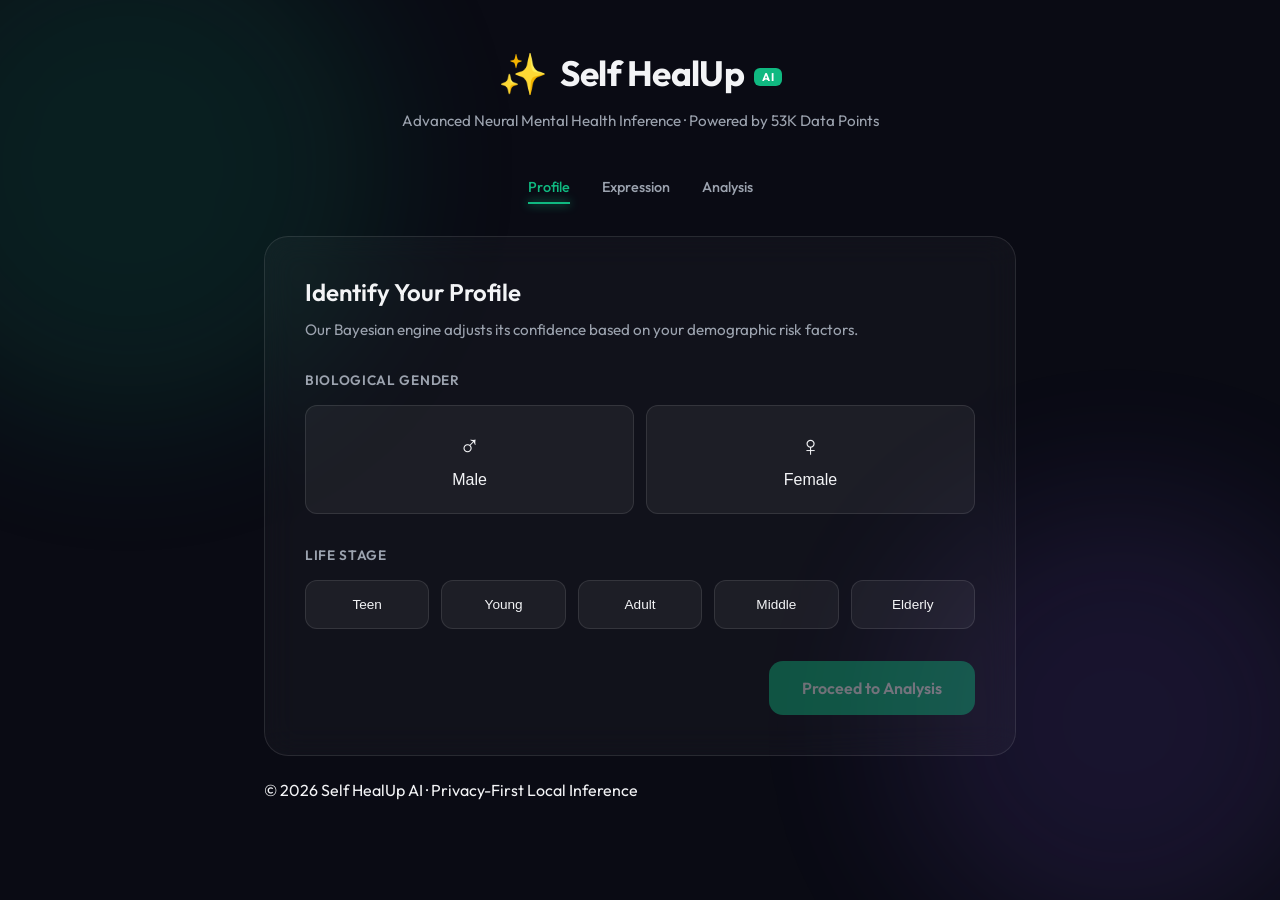
==== index.html @ cd15c017 "Deployment: Converted to Static SPA for Netlify compatibility (Frontend Neural Inference)" ====
<!DOCTYPE html>
<html lang="en">
<head>
  <meta charset="UTF-8"/>
  <meta name="viewport" content="width=device-width, initial-scale=1.0"/>
  <title>Self HealUp — Premium AI Mental Health Agent</title>
  <link rel="stylesheet" href="static/css/style.css"/>
  <link rel="preconnect" href="https://fonts.googleapis.com"/>
  <link href="https://fonts.googleapis.com/css2?family=Outfit:wght@300;400;500;600;700&display=swap" rel="stylesheet"/>
</head>
<body>
  <div class="glow-bg">
    <div class="glow-orb orb-1"></div>
    <div class="glow-orb orb-2"></div>
  </div>

  <div class="app-container">
    <header class="app-header">
      <div class="logo">
        <span class="logo-icon">✨</span>
        <h1>Self HealUp <span class="badge">AI</span></h1>
      </div>
      <p class="subtitle">Advanced Neural Mental Health Inference · Powered by 53K Data Points</p>
    </header>

    <div class="stepper">
      <div class="step active" id="s1">Profile</div>
      <div class="step" id="s2">Expression</div>
      <div class="step" id="s3">Analysis</div>
    </div>

    <main class="content-area">
      <!-- STEP 1: Profile -->
      <section class="card glass" id="step1">
        <h2 class="card-title">Identify Your Profile</h2>
        <p class="card-desc">Our Bayesian engine adjusts its confidence based on your demographic risk factors.</p>

        <div class="input-group">
          <label class="group-label">Biological Gender</label>
          <div class="selection-grid gender-grid">
            <button class="select-box" id="gMale" onclick="selectGender('male')">
              <span class="icon">♂</span>
              <span class="label">Male</span>
            </button>
            <button class="select-box" id="gFemale" onclick="selectGender('female')">
              <span class="icon">♀</span>
              <span class="label">Female</span>
            </button>
          </div>
        </div>

        <div class="input-group">
          <label class="group-label">Life Stage</label>
          <div class="selection-grid age-grid">
            <button class="select-box mini" id="aTeen" onclick="selectAge('teen')">Teen</button>
            <button class="select-box mini" id="aYoung" onclick="selectAge('young')">Young</button>
            <button class="select-box mini" id="aAdult" onclick="selectAge('adult')">Adult</button>
            <button class="select-box mini" id="aMid" onclick="selectAge('mid')">Middle</button>
            <button class="select-box mini" id="aElderly" onclick="selectAge('elderly')">Elderly</button>
          </div>
        </div>

        <div class="action-footer">
          <button class="btn primary" id="nextBtn" onclick="goStep2()" disabled>Proceed to Analysis</button>
        </div>
      </section>

      <!-- STEP 2: Input -->
      <section class="card glass" id="step2" style="display:none">
        <h2 class="card-title">Share Your Thoughts</h2>
        <p class="card-desc">Type freely. Our neural engine analyzes linguistic patterns in real-time.</p>

        <div class="input-container">
          <textarea id="feelingInput" placeholder="I've been feeling..."></textarea>
          <div class="textarea-glow"></div>
        </div>

        <div class="tag-cloud">
          <span class="tag" onclick="setTag('I feel a constant sense of dread and my heart races for no reason')">Anxious</span>
          <span class="tag" onclick="setTag('Everything feels heavy and I have no energy to do things I love')">Depressed</span>
          <span class="tag" onclick="setTag('The pressure at work is becoming unbearable, I can\'t disconnect')">Stressed</span>
          <span class="tag" onclick="setTag('My mood shifts from euphoric to devastatingly low within hours')">Unstable</span>
        </div>

        <div class="action-footer dual">
          <button class="btn secondary" onclick="goStep1()">Back</button>
          <button class="btn primary" id="analyzeBtn" onclick="analyze()">Run Neural Inference</button>
        </div>
      </section>

      <!-- STEP 3: Results -->
      <section id="step3" style="display:none">
        <div id="resultArea"></div>
        <button class="btn ghost-btn" onclick="reset()">Start New Assessment</button>
      </section>
    </main>

    <footer class="app-footer">
      <p>&copy; 2026 Self HealUp AI · Privacy-First Local Inference</p>
    </footer>
  </div>

  <script src="static/js/app.js"></script>
</body>
</html>
---- static/css/style.css ----
:root {
  --bg-dark: #0a0b14;
  --card-glass: rgba(255, 255, 255, 0.03);
  --border-glass: rgba(255, 255, 255, 0.1);
  --accent-primary: #10b981;
  --accent-secondary: #3b82f6;
  --text-main: #f3f4f6;
  --text-muted: #9ca3af;
  --glow-purple: rgba(139, 92, 246, 0.3);
  --glow-emerald: rgba(16, 185, 129, 0.3);
}

* { box-sizing: border-box; margin: 0; padding: 0; }

body {
  font-family: 'Outfit', sans-serif;
  background-color: var(--bg-dark);
  color: var(--text-main);
  min-height: 100vh;
  overflow-x: hidden;
}

/* ── Glowing Background ── */
.glow-bg {
  position: fixed; inset: 0; z-index: -1;
  overflow: hidden;
}
.glow-orb {
  position: absolute; border-radius: 50%; filter: blur(80px); opacity: 0.4;
  animation: float 20s infinite alternate ease-in-out;
}
.orb-1 {
  width: 40vw; height: 40vw; background: var(--glow-emerald);
  top: -10%; left: -10%;
}
.orb-2 {
  width: 35vw; height: 35vw; background: var(--glow-purple);
  bottom: -5%; right: -5%; animation-delay: -5s;
}
@keyframes float {
  from { transform: translate(0,0) scale(1); }
  to { transform: translate(10%, 5%) scale(1.1); }
}

/* ── App Layout ── */
.app-container {
  max-width: 800px; margin: 0 auto;
  padding: 3rem 1.5rem;
}

.app-header {
  text-align: center; margin-bottom: 3rem;
}
.logo {
  display: flex; align-items: center; justify-content: center; gap: 12px;
  margin-bottom: 0.8rem;
}
.logo-icon { font-size: 2.5rem; }
.logo h1 { font-size: 2.2rem; font-weight: 700; letter-spacing: -0.02em; }
.badge {
  font-size: 0.7rem; background: var(--accent-primary); color: #fff;
  padding: 2px 8px; border-radius: 6px; vertical-align: middle;
  margin-left: 4px; letter-spacing: 0.05em;
}
.subtitle { color: var(--text-muted); font-size: 0.95rem; }

/* ── Stepper ── */
.stepper {
  display: flex; justify-content: center; gap: 2rem;
  margin-bottom: 2.5rem; position: relative;
}
.step {
  font-size: 0.9rem; font-weight: 500; color: var(--text-muted);
  position: relative; transition: color 0.3s;
}
.step.active { color: var(--accent-primary); }
.step.active::after {
  content: ''; position: absolute; bottom: -8px; left: 0; width: 100%;
  height: 2px; background: var(--accent-primary);
  box-shadow: 0 0 10px var(--accent-primary);
}

/* ── Cards & Glassmorphism ── */
.glass {
  background: var(--card-glass);
  backdrop-filter: blur(16px);
  -webkit-backdrop-filter: blur(16px);
  border: 1px solid var(--border-glass);
  border-radius: 24px;
}
.card { padding: 2.5rem; margin-bottom: 1.5rem; position: relative; }
.card-title { font-size: 1.5rem; font-weight: 600; margin-bottom: 0.8rem; }
.card-desc { color: var(--text-muted); font-size: 0.95rem; margin-bottom: 2rem; }

/* ── Input Groups ── */
.input-group { margin-bottom: 2rem; }
.group-label {
  display: block; font-size: 0.85rem; font-weight: 600;
  text-transform: uppercase; letter-spacing: 0.05em;
  color: var(--text-muted); margin-bottom: 1rem;
}

.selection-grid { display: grid; gap: 12px; }
.gender-grid { grid-template-columns: 1fr 1fr; }
.age-grid { grid-template-columns: repeat(5, 1fr); }

.select-box {
  background: rgba(255, 255, 255, 0.05);
  border: 1px solid var(--border-glass);
  border-radius: 12px; padding: 1.5rem 1rem;
  color: var(--text-main); cursor: pointer;
  display: flex; flex-direction: column; align-items: center; gap: 8px;
  transition: all 0.2s cubic-bezier(0.4, 0, 0.2, 1);
}
.select-box:hover { background: rgba(255, 255, 255, 0.1); border-color: rgba(255,255,255,0.3); }
.select-box.selected {
  background: rgba(16, 185, 129, 0.1);
  border-color: var(--accent-primary);
  box-shadow: 0 0 15px rgba(16, 185, 129, 0.2);
}
.select-box .icon { font-size: 1.8rem; }
.select-box .label { font-size: 1rem; font-weight: 500; }
.select-box.mini { padding: 1rem 0.5rem; font-size: 0.85rem; }

/* ── Textarea ── */
.input-container { position: relative; margin-bottom: 1rem; }
textarea {
  width: 100%; height: 160px; background: rgba(0,0,0,0.2);
  border: 1px solid var(--border-glass); border-radius: 16px;
  padding: 1.2rem; color: var(--text-main); font-family: inherit;
  font-size: 1rem; resize: none; line-height: 1.6;
  position: relative; z-index: 1; transition: border-color 0.3s;
}
textarea:focus { outline: none; border-color: var(--accent-primary); }
.textarea-glow {
  position: absolute; inset: 0; background: var(--accent-primary);
  filter: blur(20px); opacity: 0; transition: opacity 0.3s;
}
textarea:focus + .textarea-glow { opacity: 0.1; }

.tag-cloud { display: flex; flex-wrap: wrap; gap: 8px; margin-bottom: 2rem; }
.tag {
  padding: 6px 14px; border-radius: 20px; font-size: 0.8rem;
  background: rgba(255,255,255,0.05); border: 1px solid var(--border-glass);
  cursor: pointer; transition: all 0.2s;
}
.tag:hover { background: rgba(255,255,255,0.1); border-color: var(--text-muted); }

/* ── Buttons ── */
.btn {
  padding: 1rem 2rem; border-radius: 14px; font-family: inherit;
  font-weight: 600; cursor: pointer; transition: all 0.2s;
  border: 1px solid transparent; font-size: 1rem;
}
.btn.primary {
  background: var(--accent-primary); color: #fff;
  box-shadow: 0 4px 14px rgba(16, 185, 129, 0.4);
}
.btn.primary:hover { transform: translateY(-2px); box-shadow: 0 6px 20px rgba(16, 185, 129, 0.6); }
.btn.primary:disabled { opacity: 0.4; cursor: not-allowed; transform: none; box-shadow: none; }

.btn.secondary { background: transparent; border-color: var(--border-glass); color: var(--text-main); }
.btn.secondary:hover { background: rgba(255,255,255,0.05); }

.btn.ghost-btn { width: 100%; margin-top: 2rem; color: var(--text-muted); background: transparent; border: 1px solid var(--border-glass); }

.action-footer { display: flex; justify-content: flex-end; }
.action-footer.dual { justify-content: space-between; }

/* ── Results Aesthetic ── */
.result-container { animation: slideUp 0.5s ease-out; }
@keyframes slideUp { from { opacity: 0; transform: translateY(20px); } to { opacity: 1; transform: translateY(0); } }

.result-header {
  display: flex; align-items: center; gap: 20px; margin-bottom: 2rem;
  padding: 2rem; background: rgba(255,255,255,0.03); border-radius: 24px;
}
.res-icon { font-size: 3rem; background: rgba(16, 185, 129, 0.1); width: 80px; height: 80px; display: flex; align-items: center; justify-content: center; border-radius: 20px; }
.res-info h3 { font-size: 1.8rem; margin-bottom: 4px; }
.res-info p { color: var(--text-muted); font-size: 0.9rem; }

.prob-grid { display: grid; gap: 12px; margin-bottom: 2rem; }
.prob-item { display: flex; align-items: center; gap: 12px; }
.prob-name { width: 140px; font-size: 0.9rem; color: var(--text-muted); }
.prob-track { flex: 1; height: 8px; background: rgba(255,255,255,0.05); border-radius: 4px; overflow: hidden; }
.prob-bar { height: 100%; background: var(--accent-primary); border-radius: 4px; box-shadow: 0 0 10px var(--accent-primary); }

.summary-box { font-size: 1.1rem; line-height: 1.6; margin-bottom: 2.5rem; color: #e5e7eb; }

.tips-grid { display: grid; grid-template-columns: 1fr 1fr; gap: 12px; }
.tip-card { padding: 1.2rem; background: rgba(255,255,255,0.02); border: 1px solid var(--border-glass); border-radius: 16px; font-size: 0.9rem; }

/* ── Crisis ── */
.crisis-alert {
  background: rgba(239, 68, 68, 0.1); border: 1px solid #ef4444;
  border-radius: 16px; padding: 1.5rem; margin-bottom: 2rem;
  color: #fca5a5;
}

/* ── Responsive ── */
@media (max-width: 600px) {
  .age-grid { grid-template-columns: repeat(3, 1fr); }
  .tips-grid { grid-template-columns: 1fr; }
  .app-container { padding: 1.5rem 1rem; }
  .card { padding: 1.5rem; }
  .logo h1 { font-size: 1.8rem; }
}
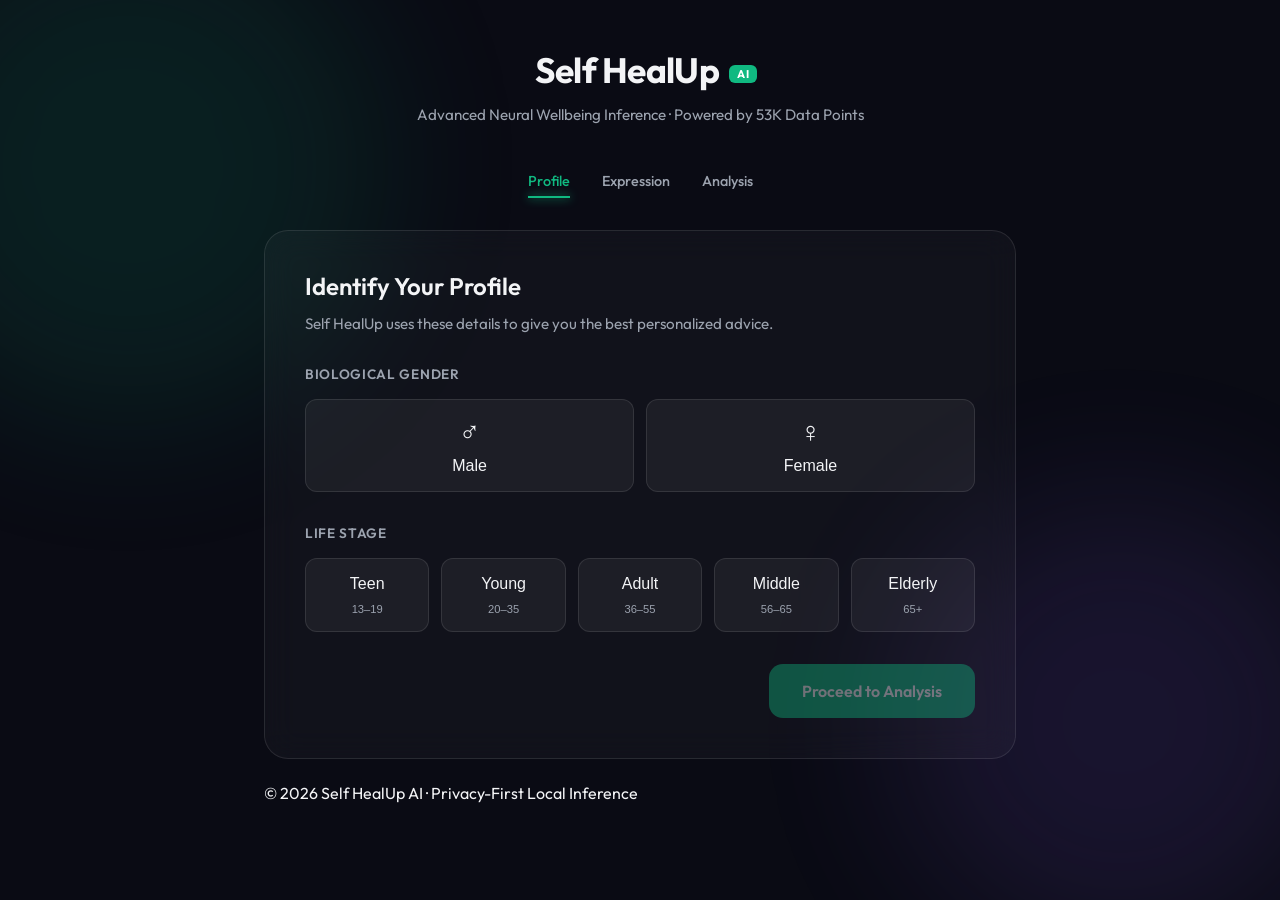
==== commit 699ffcea: "feat: updated expression UI to MCQs, fixed Gemini scoring, added data logging, and secured API key" ====
--- a/index.html
+++ b/index.html
@@ -3,7 +3,7 @@
 <head>
   <meta charset="UTF-8"/>
   <meta name="viewport" content="width=device-width, initial-scale=1.0"/>
-  <title>Self HealUp — Premium AI Mental Health Agent</title>
+  <title>Knowledge Based Agent for Self Healing</title>
   <link rel="stylesheet" href="static/css/style.css"/>
   <link rel="preconnect" href="https://fonts.googleapis.com"/>
   <link href="https://fonts.googleapis.com/css2?family=Outfit:wght@300;400;500;600;700&display=swap" rel="stylesheet"/>
@@ -17,10 +17,10 @@
   <div class="app-container">
     <header class="app-header">
       <div class="logo">
-        <span class="logo-icon">✨</span>
+        <span class="logo-icon"></span>
         <h1>Self HealUp <span class="badge">AI</span></h1>
       </div>
-      <p class="subtitle">Advanced Neural Mental Health Inference · Powered by 53K Data Points</p>
+      <p class="subtitle">Advanced Neural Wellbeing Inference · Powered by 53K Data Points</p>
     </header>
 
     <div class="stepper">
@@ -33,16 +33,16 @@
       <!-- STEP 1: Profile -->
       <section class="card glass" id="step1">
         <h2 class="card-title">Identify Your Profile</h2>
-        <p class="card-desc">Our Bayesian engine adjusts its confidence based on your demographic risk factors.</p>
+        <p class="card-desc">Self HealUp uses these details to give you the best personalized advice.</p>
 
         <div class="input-group">
           <label class="group-label">Biological Gender</label>
           <div class="selection-grid gender-grid">
-            <button class="select-box" id="gMale" onclick="selectGender('male')">
+            <button class="select-box mini" id="gMale" onclick="selectGender('male')">
               <span class="icon">♂</span>
               <span class="label">Male</span>
             </button>
-            <button class="select-box" id="gFemale" onclick="selectGender('female')">
+            <button class="select-box mini" id="gFemale" onclick="selectGender('female')">
               <span class="icon">♀</span>
               <span class="label">Female</span>
             </button>
@@ -52,11 +52,26 @@
         <div class="input-group">
           <label class="group-label">Life Stage</label>
           <div class="selection-grid age-grid">
-            <button class="select-box mini" id="aTeen" onclick="selectAge('teen')">Teen</button>
-            <button class="select-box mini" id="aYoung" onclick="selectAge('young')">Young</button>
-            <button class="select-box mini" id="aAdult" onclick="selectAge('adult')">Adult</button>
-            <button class="select-box mini" id="aMid" onclick="selectAge('mid')">Middle</button>
-            <button class="select-box mini" id="aElderly" onclick="selectAge('elderly')">Elderly</button>
+            <button class="select-box mini" id="aTeen" onclick="selectAge('teen')">
+              <span class="label">Teen</span>
+              <span class="age-range">13–19</span>
+            </button>
+            <button class="select-box mini" id="aYoung" onclick="selectAge('young')">
+              <span class="label">Young</span>
+              <span class="age-range">20–35</span>
+            </button>
+            <button class="select-box mini" id="aAdult" onclick="selectAge('adult')">
+              <span class="label">Adult</span>
+              <span class="age-range">36–55</span>
+            </button>
+            <button class="select-box mini" id="aMid" onclick="selectAge('mid')">
+              <span class="label">Middle</span>
+              <span class="age-range">56–65</span>
+            </button>
+            <button class="select-box mini" id="aElderly" onclick="selectAge('elderly')">
+              <span class="label">Elderly</span>
+              <span class="age-range">65+</span>
+            </button>
           </div>
         </div>
 
@@ -68,23 +83,23 @@
       <!-- STEP 2: Input -->
       <section class="card glass" id="step2" style="display:none">
         <h2 class="card-title">Share Your Thoughts</h2>
-        <p class="card-desc">Type freely. Our neural engine analyzes linguistic patterns in real-time.</p>
+        <p class="card-desc">Type freely in English or Roman Urdu (e.g. "Mujhe bohot tension hai")</p>
 
-        <div class="input-container">
-          <textarea id="feelingInput" placeholder="I've been feeling..."></textarea>
-          <div class="textarea-glow"></div>
+        <div class="guided-prompts" id="guidedPromptsContainer" style="display:none;">
+          <div class="prompt-title">Guided Reflection</div>
+          <div class="prompt-list" id="promptList"></div>
         </div>
 
-        <div class="tag-cloud">
-          <span class="tag" onclick="setTag('I feel a constant sense of dread and my heart races for no reason')">Anxious</span>
-          <span class="tag" onclick="setTag('Everything feels heavy and I have no energy to do things I love')">Depressed</span>
-          <span class="tag" onclick="setTag('The pressure at work is becoming unbearable, I can\'t disconnect')">Stressed</span>
-          <span class="tag" onclick="setTag('My mood shifts from euphoric to devastatingly low within hours')">Unstable</span>
+        <div id="customInputArea" style="display:none; margin-top: 1rem;">
+          <div class="input-container" style="margin-bottom: 0;">
+            <textarea id="feelingInput" placeholder="I've been feeling..." style="height: 80px;"></textarea>
+            <div class="textarea-glow"></div>
+          </div>
         </div>
 
         <div class="action-footer dual">
           <button class="btn secondary" onclick="goStep1()">Back</button>
-          <button class="btn primary" id="analyzeBtn" onclick="analyze()">Run Neural Inference</button>
+          <button class="btn primary" id="analyzeBtn" onclick="analyze()">Run Analysis</button>
         </div>
       </section>
 
--- a/static/css/style.css
+++ b/static/css/style.css
@@ -120,6 +120,7 @@
 }
 .select-box .icon { font-size: 1.8rem; }
 .select-box .label { font-size: 1rem; font-weight: 500; }
+.select-box .age-range { font-size: 0.7rem; color: var(--text-muted); font-weight: 400; margin-top: 2px; }
 .select-box.mini { padding: 1rem 0.5rem; font-size: 0.85rem; }
 
 /* ── Textarea ── */
@@ -146,6 +147,117 @@
 }
 .tag:hover { background: rgba(255,255,255,0.1); border-color: var(--text-muted); }
 
+/* ── Guided Prompts ── */
+.guided-prompts {
+  margin-bottom: 1.5rem;
+  background: rgba(16, 185, 129, 0.05);
+  border: 1px solid rgba(16, 185, 129, 0.2);
+  border-radius: 16px;
+  padding: 1.2rem;
+}
+.prompt-title {
+  font-size: 0.75rem;
+  font-weight: 700;
+  color: var(--accent-primary);
+  text-transform: uppercase;
+  letter-spacing: 0.1em;
+  margin-bottom: 0.8rem;
+  display: flex;
+  align-items: center;
+  gap: 8px;
+}
+.prompt-list {
+  display: flex;
+  flex-direction: column;
+  gap: 8px;
+}
+.prompt-btn {
+  background: rgba(255,255,255,0.03);
+  border: 1px solid var(--border-glass);
+  color: var(--text-main);
+  padding: 10px 14px;
+  border-radius: 10px;
+  text-align: left;
+  font-size: 0.9rem;
+  cursor: pointer;
+  transition: all 0.2s;
+  line-height: 1.4;
+}
+.prompt-btn:hover {
+  background: rgba(16, 185, 129, 0.1);
+  border-color: rgba(16, 185, 129, 0.3);
+  transform: translateX(4px);
+}
+
+/* ── MCQ Style ── */
+.mcq-item {
+  background: rgba(255, 255, 255, 0.02);
+  border: 1px solid var(--border-glass);
+  border-radius: 16px;
+  padding: 1.2rem;
+  margin-bottom: 0.8rem;
+  display: flex;
+  justify-content: space-between;
+  align-items: center;
+  gap: 1.5rem;
+  transition: all 0.2s;
+}
+.mcq-item:hover {
+  background: rgba(255, 255, 255, 0.04);
+  border-color: rgba(255, 255, 255, 0.2);
+}
+.mcq-question {
+  font-size: 0.95rem;
+  color: var(--text-main);
+  line-height: 1.4;
+  flex: 1;
+}
+.mcq-options {
+  display: flex;
+  gap: 8px;
+  flex-shrink: 0;
+}
+.mcq-btn {
+  background: rgba(255, 255, 255, 0.05);
+  border: 1px solid var(--border-glass);
+  color: var(--text-muted);
+  padding: 8px 20px;
+  border-radius: 10px;
+  font-size: 0.85rem;
+  font-weight: 600;
+  cursor: pointer;
+  transition: all 0.2s;
+}
+.mcq-btn:hover {
+  background: rgba(255, 255, 255, 0.1);
+  color: var(--text-main);
+}
+.mcq-btn.selected {
+  background: var(--accent-primary);
+  color: #fff;
+  border-color: var(--accent-primary);
+  box-shadow: 0 0 10px rgba(16, 185, 129, 0.3);
+}
+.mcq-btn.selected:nth-child(2) {
+  background: #ef4444;
+  border-color: #ef4444;
+  box-shadow: 0 0 10px rgba(239, 68, 68, 0.3);
+}
+
+@media (max-width: 600px) {
+  .mcq-item {
+    flex-direction: column;
+    align-items: flex-start;
+    gap: 1rem;
+  }
+  .mcq-options {
+    width: 100%;
+  }
+  .mcq-btn {
+    flex: 1;
+  }
+}
+
 /* ── Buttons ── */
 .btn {
   padding: 1rem 2rem; border-radius: 14px; font-family: inherit;
